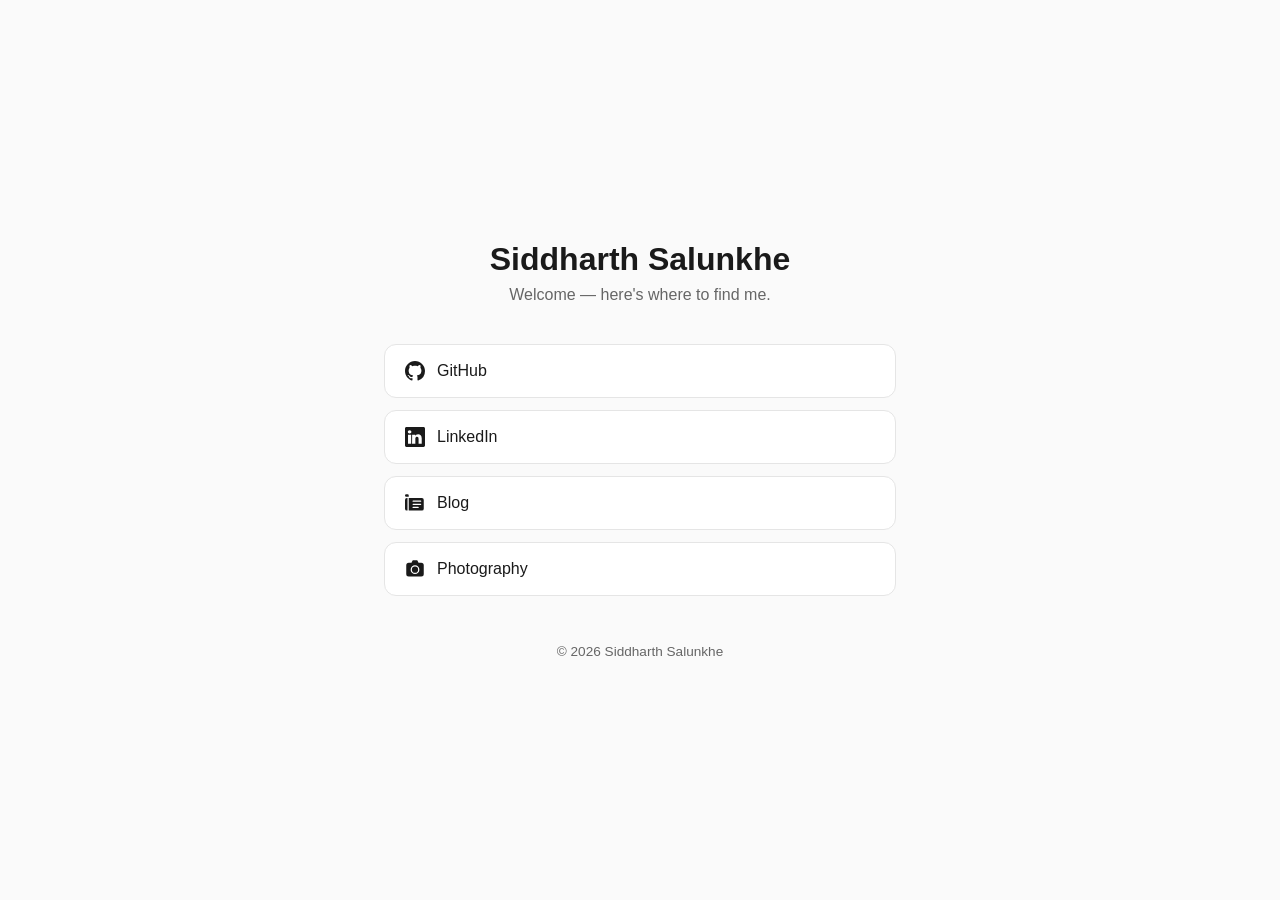
==== index.html @ ef0bcc26 "Add personal site with GitHub, LinkedIn, blog, and photography links" ====
<!doctype html>
<html lang="en">
<head>
  <meta charset="UTF-8" />
  <meta name="viewport" content="width=device-width, initial-scale=1.0" />
  <title>Siddharth Salunkhe</title>
  <link rel="stylesheet" href="styles.css" />
</head>
<body>
  <main>
    <h1>Siddharth Salunkhe</h1>
    <p class="tagline">Welcome — here's where to find me.</p>

    <div class="links">
      <a class="link-card" href="https://github.com/siddharthSal99" target="_blank" rel="noopener noreferrer">
        <svg class="icon" viewBox="0 0 16 16" fill="currentColor" aria-hidden="true">
          <path d="M8 0C3.58 0 0 3.58 0 8c0 3.54 2.29 6.53 5.47 7.59.4.07.55-.17.55-.38 0-.19-.01-.82-.01-1.49-2.01.37-2.53-.49-2.69-.94-.09-.23-.48-.94-.82-1.13-.28-.15-.68-.52-.01-.53.63-.01 1.08.58 1.23.82.72 1.21 1.87.87 2.33.66.07-.52.28-.87.51-1.07-1.78-.2-3.64-.89-3.64-3.95 0-.87.31-1.59.82-2.15-.08-.2-.36-1.02.08-2.12 0 0 .67-.21 2.2.82.64-.18 1.32-.27 2-.27.68 0 1.36.09 2 .27 1.53-1.04 2.2-.82 2.2-.82.44 1.1.16 1.92.08 2.12.51.56.82 1.27.82 2.15 0 3.07-1.87 3.75-3.65 3.95.29.25.54.73.54 1.48 0 1.07-.01 1.93-.01 2.2 0 .21.15.46.55.38A8.01 8.01 0 0 0 16 8c0-4.42-3.58-8-8-8Z"/>
        </svg>
        GitHub
      </a>

      <a class="link-card" href="https://www.linkedin.com/in/siddharth-s-53783a94" target="_blank" rel="noopener noreferrer">
        <svg class="icon" viewBox="0 0 16 16" fill="currentColor" aria-hidden="true">
          <path d="M0 1.15C0 .51.53 0 1.19 0h13.62C15.47 0 16 .51 16 1.15v13.7c0 .64-.53 1.15-1.19 1.15H1.19A1.16 1.16 0 0 1 0 14.85V1.15Zm4.94 12.28V6.16H2.42v7.27h2.52ZM3.68 5.14c.88 0 1.43-.58 1.43-1.31-.02-.74-.55-1.31-1.41-1.31-.86 0-1.43.57-1.43 1.31 0 .73.55 1.31 1.39 1.31h.02Zm4.6 8.29V9.35c0-.21.02-.42.08-.57.18-.44.58-.9 1.26-.9.89 0 1.24.68 1.24 1.67v3.9h2.52V9.25c0-2.32-1.24-3.4-2.9-3.4-1.34 0-1.93.74-2.26 1.25v.02h-.02l.02-.02V6.16H5.7c.03.72 0 7.27 0 7.27h2.58Z"/>
        </svg>
        LinkedIn
      </a>

      <a class="link-card" href="blog.html">
        <svg class="icon" viewBox="0 0 16 16" fill="currentColor" aria-hidden="true">
          <path d="M0 2a1 1 0 0 1 1-1h1a1 1 0 0 1 1 1v1H1a1 1 0 0 1-1-1Zm0 3.5A1.5 1.5 0 0 1 1.5 4H2v10H1.5A1.5 1.5 0 0 1 0 12.5v-7ZM3 4v10h10.5A1.5 1.5 0 0 0 15 12.5v-7A1.5 1.5 0 0 0 13.5 4H3Zm3.5 2h6a.5.5 0 0 1 0 1h-6a.5.5 0 0 1 0-1Zm0 2.5h6a.5.5 0 0 1 0 1h-6a.5.5 0 0 1 0-1Zm0 2.5h4a.5.5 0 0 1 0 1h-4a.5.5 0 0 1 0-1Z"/>
        </svg>
        Blog
      </a>

      <a class="link-card" href="photography.html">
        <svg class="icon" viewBox="0 0 16 16" fill="currentColor" aria-hidden="true">
          <path d="M6.5 1a.5.5 0 0 0-.45.28L5.19 3H3a2 2 0 0 0-2 2v7a2 2 0 0 0 2 2h10a2 2 0 0 0 2-2V5a2 2 0 0 0-2-2h-2.19l-.86-1.72A.5.5 0 0 0 9.5 1h-3ZM8 5a3.5 3.5 0 1 1 0 7 3.5 3.5 0 0 1 0-7Zm0 1a2.5 2.5 0 1 0 0 5 2.5 2.5 0 0 0 0-5Z"/>
        </svg>
        Photography
      </a>
    </div>

    <footer>&copy; 2026 Siddharth Salunkhe</footer>
  </main>
</body>
</html>
---- styles.css ----
:root {
  --bg: #fafafa;
  --fg: #1a1a1a;
  --muted: #666;
  --accent: #e8722c;
  --card-bg: #ffffff;
  --border: #e5e5e5;
}

@media (prefers-color-scheme: dark) {
  :root {
    --bg: #14161a;
    --fg: #f2f2f2;
    --muted: #a0a0a0;
    --accent: #ff8a4c;
    --card-bg: #1e2126;
    --border: #2a2d33;
  }
}

* {
  box-sizing: border-box;
}

body {
  margin: 0;
  min-height: 100vh;
  display: flex;
  flex-direction: column;
  align-items: center;
  justify-content: center;
  background: var(--bg);
  color: var(--fg);
  font-family: -apple-system, BlinkMacSystemFont, "Segoe UI", Roboto, Helvetica, Arial, sans-serif;
  padding: 2rem 1rem;
}

main {
  width: 100%;
  max-width: 32rem;
  text-align: center;
}

h1 {
  font-size: 2rem;
  margin: 0 0 0.5rem;
}

.tagline {
  color: var(--muted);
  margin: 0 0 2.5rem;
}

.links {
  display: grid;
  gap: 0.75rem;
}

.link-card {
  display: flex;
  align-items: center;
  gap: 0.75rem;
  padding: 1rem 1.25rem;
  border: 1px solid var(--border);
  border-radius: 0.75rem;
  background: var(--card-bg);
  color: var(--fg);
  text-decoration: none;
  font-weight: 500;
  transition: border-color 0.15s ease, transform 0.15s ease;
}

.link-card:hover {
  border-color: var(--accent);
  transform: translateY(-1px);
}

.link-card .icon {
  width: 1.25rem;
  height: 1.25rem;
  flex-shrink: 0;
}

footer {
  margin-top: 3rem;
  color: var(--muted);
  font-size: 0.85rem;
}

footer a {
  color: inherit;
}

.back-link {
  display: inline-block;
  margin-top: 2rem;
  color: var(--accent);
  text-decoration: none;
  font-weight: 500;
}

.back-link:hover {
  text-decoration: underline;
}
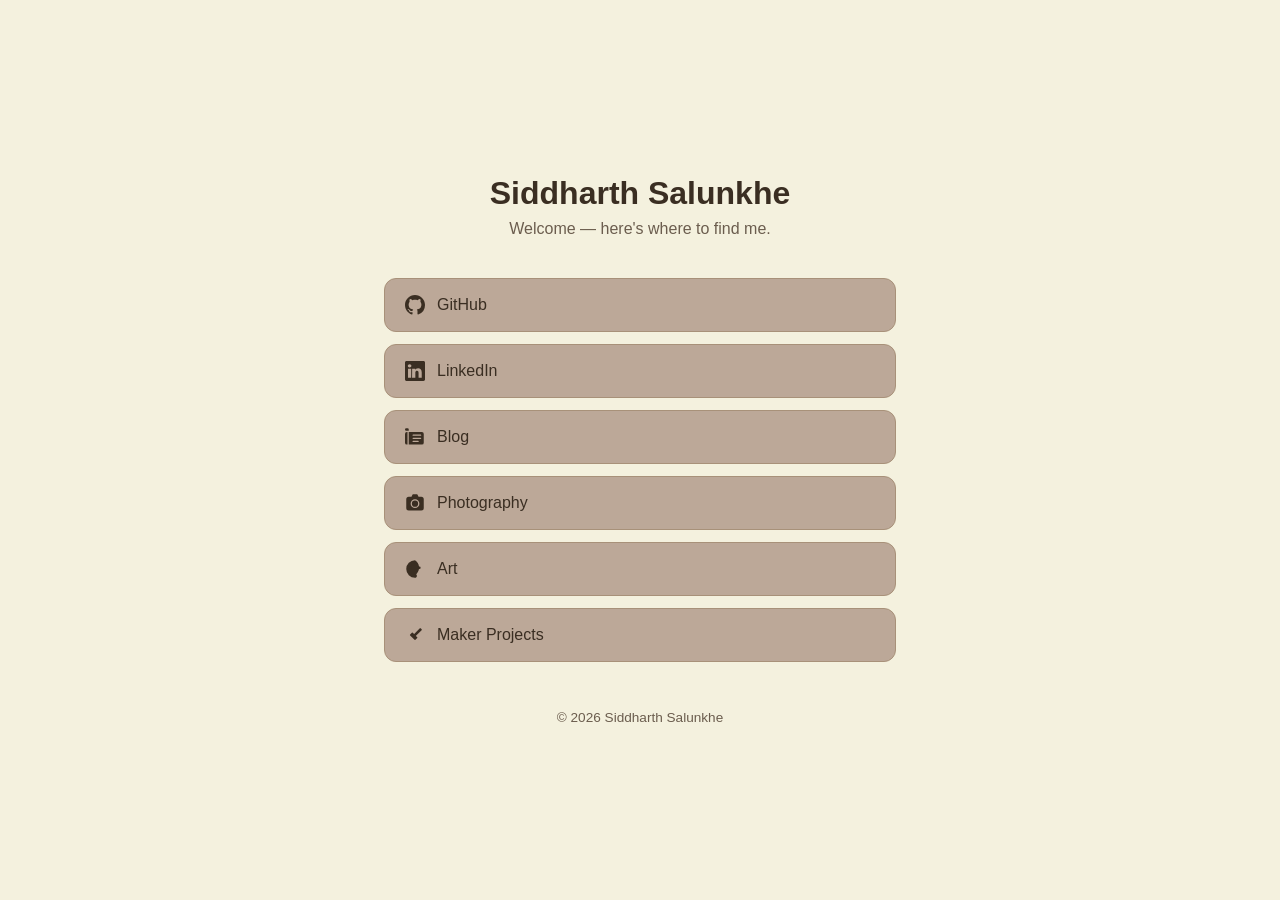
==== commit 7ad5a20c: "Add Art and Maker Projects buttons and placeholder pages" ====
--- a/index.html
+++ b/index.html
@@ -39,6 +39,27 @@
         </svg>
         Photography
       </a>
+
+      <a class="link-card" href="art.html">
+        <svg class="icon" viewBox="0 0 16 16" fill="currentColor" aria-hidden="true">
+          <path d="M8 1a7 7 0 0 0 0 14c.83 0 1.5-.67 1.5-1.5 0-.39-.15-.74-.39-1.01-.23-.26-.11-.66.23-.74A7 7 0 0 0 8 1Z"/>
+          <circle cx="4.5" cy="7" r="1"/>
+          <circle cx="6.5" cy="4.5" r="1"/>
+          <circle cx="9.5" cy="4.5" r="1"/>
+          <circle cx="11.5" cy="7" r="1"/>
+        </svg>
+        Art
+      </a>
+
+      <a class="link-card" href="maker-projects.html">
+        <svg class="icon" viewBox="0 0 16 16" fill="currentColor" aria-hidden="true">
+          <g transform="rotate(45 8 8)">
+            <rect x="7" y="1" width="2" height="8" rx="0.5"/>
+            <rect x="5" y="8" width="6" height="3" rx="0.5"/>
+          </g>
+        </svg>
+        Maker Projects
+      </a>
     </div>
 
     <footer>&copy; 2026 Siddharth Salunkhe</footer>
--- a/styles.css
+++ b/styles.css
@@ -1,21 +1,14 @@
 :root {
-  --bg: #fafafa;
-  --fg: #1a1a1a;
-  --muted: #666;
-  --accent: #e8722c;
-  --card-bg: #ffffff;
-  --border: #e5e5e5;
-}
-
-@media (prefers-color-scheme: dark) {
-  :root {
-    --bg: #14161a;
-    --fg: #f2f2f2;
-    --muted: #a0a0a0;
-    --accent: #ff8a4c;
-    --card-bg: #1e2126;
-    --border: #2a2d33;
-  }
+  /* 60% dominant */
+  --bg: #F4F1DE;
+  /* 30% secondary */
+  --card-bg: #BCA898;
+  --border: #A89179;
+  --muted: #6B5D4E;
+  /* 10% accent */
+  --accent: #F86624;
+  /* neutral for body text, not part of the 60-30-10 split */
+  --fg: #3A2E22;
 }
 
 * {
@@ -75,10 +68,16 @@
   transform: translateY(-1px);
 }
 
+.link-card:hover .icon {
+  color: var(--accent);
+}
+
 .link-card .icon {
   width: 1.25rem;
   height: 1.25rem;
   flex-shrink: 0;
+  color: var(--fg);
+  transition: color 0.15s ease;
 }
 
 footer {
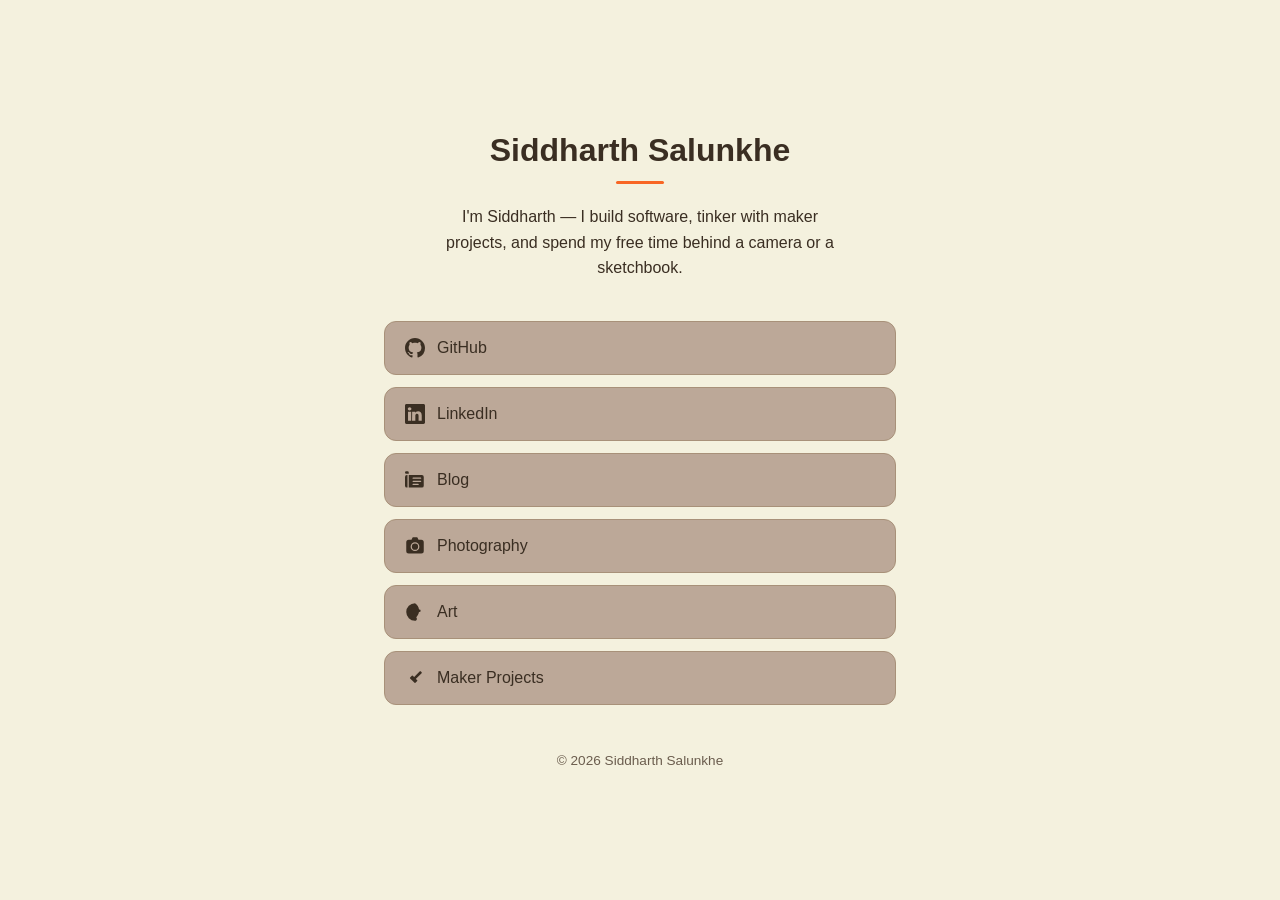
==== commit 5b1621ba: "Add personal bio, accent divider, and entrance animation" ====
--- a/index.html
+++ b/index.html
@@ -9,7 +9,8 @@
 <body>
   <main>
     <h1>Siddharth Salunkhe</h1>
-    <p class="tagline">Welcome — here's where to find me.</p>
+    <div class="accent-line"></div>
+    <p class="bio">I'm Siddharth — I build software, tinker with maker projects, and spend my free time behind a camera or a sketchbook.</p>
 
     <div class="links">
       <a class="link-card" href="https://github.com/siddharthSal99" target="_blank" rel="noopener noreferrer">
--- a/styles.css
+++ b/styles.css
@@ -32,6 +32,25 @@
   width: 100%;
   max-width: 32rem;
   text-align: center;
+  animation: fade-slide-in 0.5s ease-out both;
+}
+
+@keyframes fade-slide-in {
+  from {
+    opacity: 0;
+    transform: translateY(10px);
+  }
+  to {
+    opacity: 1;
+    transform: none;
+  }
+}
+
+@media (prefers-reduced-motion: reduce) {
+  main,
+  .link-card {
+    animation: none !important;
+  }
 }
 
 h1 {
@@ -39,9 +58,24 @@
   margin: 0 0 0.5rem;
 }
 
+.accent-line {
+  width: 3rem;
+  height: 3px;
+  margin: 0.75rem auto 1.25rem;
+  background: var(--accent);
+  border-radius: 2px;
+}
+
 .tagline {
   color: var(--muted);
   margin: 0 0 2.5rem;
+}
+
+.bio {
+  color: var(--fg);
+  max-width: 26rem;
+  margin: 0 auto 2.5rem;
+  line-height: 1.6;
 }
 
 .links {
@@ -61,7 +95,16 @@
   text-decoration: none;
   font-weight: 500;
   transition: border-color 0.15s ease, transform 0.15s ease;
+  opacity: 0;
+  animation: fade-slide-in 0.4s ease-out both;
 }
+
+.links .link-card:nth-child(1) { animation-delay: 0.1s; }
+.links .link-card:nth-child(2) { animation-delay: 0.15s; }
+.links .link-card:nth-child(3) { animation-delay: 0.2s; }
+.links .link-card:nth-child(4) { animation-delay: 0.25s; }
+.links .link-card:nth-child(5) { animation-delay: 0.3s; }
+.links .link-card:nth-child(6) { animation-delay: 0.35s; }
 
 .link-card:hover {
   border-color: var(--accent);
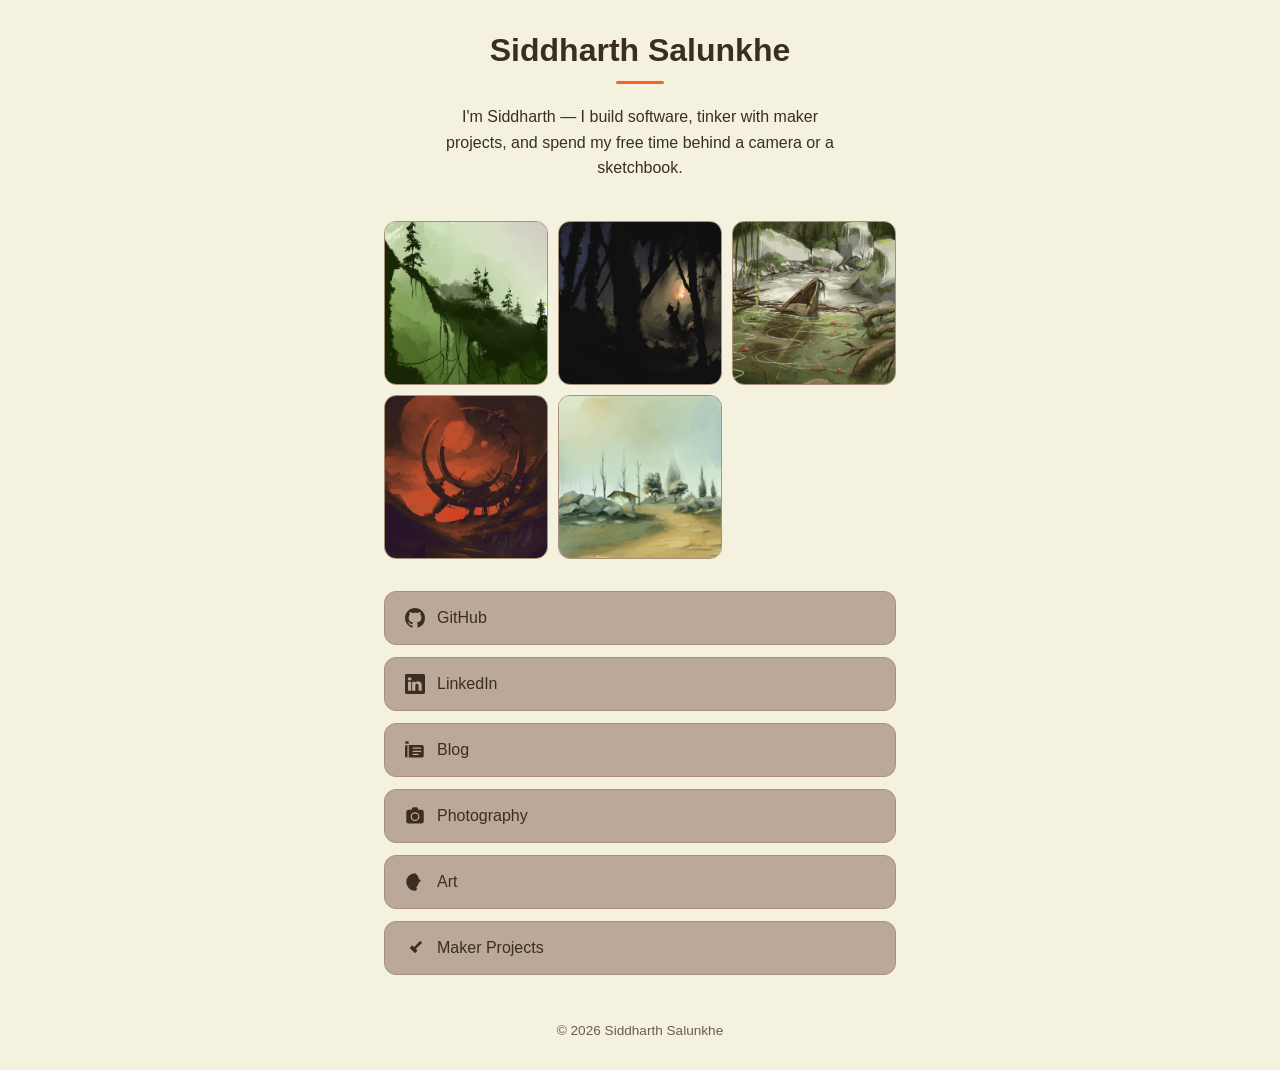
==== commit ddcf4f32: "Add art gallery to homepage and full art page" ====
--- a/index.html
+++ b/index.html
@@ -11,6 +11,14 @@
     <h1>Siddharth Salunkhe</h1>
     <div class="accent-line"></div>
     <p class="bio">I'm Siddharth — I build software, tinker with maker projects, and spend my free time behind a camera or a sketchbook.</p>
+
+    <div class="gallery">
+      <a class="gallery-item" href="art.html"><img src="images/ridge-pines.jpg" alt="Painted mountain ridge with pine trees" loading="lazy" /></a>
+      <a class="gallery-item" href="art.html"><img src="images/torchbearer.jpg" alt="Figure holding a torch in a dark forest" loading="lazy" /></a>
+      <a class="gallery-item" href="art.html"><img src="images/sunken-boat.jpg" alt="Sunken rowboat in a mossy swamp" loading="lazy" /></a>
+      <a class="gallery-item" href="art.html"><img src="images/ring-ruins.jpg" alt="Ruined ring-shaped structure under a red sky" loading="lazy" /></a>
+      <a class="gallery-item" href="art.html"><img src="images/misty-cabin.jpg" alt="Misty field with a small cabin and bare trees" loading="lazy" /></a>
+    </div>
 
     <div class="links">
       <a class="link-card" href="https://github.com/siddharthSal99" target="_blank" rel="noopener noreferrer">
--- a/styles.css
+++ b/styles.css
@@ -48,7 +48,8 @@
 
 @media (prefers-reduced-motion: reduce) {
   main,
-  .link-card {
+  .link-card,
+  .gallery-item {
     animation: none !important;
   }
 }
@@ -77,6 +78,42 @@
   margin: 0 auto 2.5rem;
   line-height: 1.6;
 }
+
+.gallery {
+  display: grid;
+  grid-template-columns: repeat(3, 1fr);
+  gap: 0.6rem;
+  margin-bottom: 2rem;
+}
+
+.gallery-item {
+  display: block;
+  aspect-ratio: 1;
+  overflow: hidden;
+  border-radius: 0.75rem;
+  border: 1px solid var(--border);
+  opacity: 0;
+  animation: fade-slide-in 0.4s ease-out both;
+  transition: border-color 0.15s ease, transform 0.15s ease;
+}
+
+.gallery-item:hover {
+  border-color: var(--accent);
+  transform: translateY(-2px);
+}
+
+.gallery-item img {
+  width: 100%;
+  height: 100%;
+  object-fit: cover;
+  display: block;
+}
+
+.gallery .gallery-item:nth-child(1) { animation-delay: 0.05s; }
+.gallery .gallery-item:nth-child(2) { animation-delay: 0.1s; }
+.gallery .gallery-item:nth-child(3) { animation-delay: 0.15s; }
+.gallery .gallery-item:nth-child(4) { animation-delay: 0.2s; }
+.gallery .gallery-item:nth-child(5) { animation-delay: 0.25s; }
 
 .links {
   display: grid;
@@ -99,12 +136,12 @@
   animation: fade-slide-in 0.4s ease-out both;
 }
 
-.links .link-card:nth-child(1) { animation-delay: 0.1s; }
-.links .link-card:nth-child(2) { animation-delay: 0.15s; }
-.links .link-card:nth-child(3) { animation-delay: 0.2s; }
-.links .link-card:nth-child(4) { animation-delay: 0.25s; }
-.links .link-card:nth-child(5) { animation-delay: 0.3s; }
-.links .link-card:nth-child(6) { animation-delay: 0.35s; }
+.links .link-card:nth-child(1) { animation-delay: 0.3s; }
+.links .link-card:nth-child(2) { animation-delay: 0.35s; }
+.links .link-card:nth-child(3) { animation-delay: 0.4s; }
+.links .link-card:nth-child(4) { animation-delay: 0.45s; }
+.links .link-card:nth-child(5) { animation-delay: 0.5s; }
+.links .link-card:nth-child(6) { animation-delay: 0.55s; }
 
 .link-card:hover {
   border-color: var(--accent);
@@ -131,6 +168,24 @@
 
 footer a {
   color: inherit;
+}
+
+.art-page {
+  max-width: 40rem;
+}
+
+.full-gallery {
+  display: grid;
+  gap: 1rem;
+  margin-bottom: 1rem;
+}
+
+.full-gallery img {
+  width: 100%;
+  height: auto;
+  display: block;
+  border-radius: 0.75rem;
+  border: 1px solid var(--border);
 }
 
 .back-link {
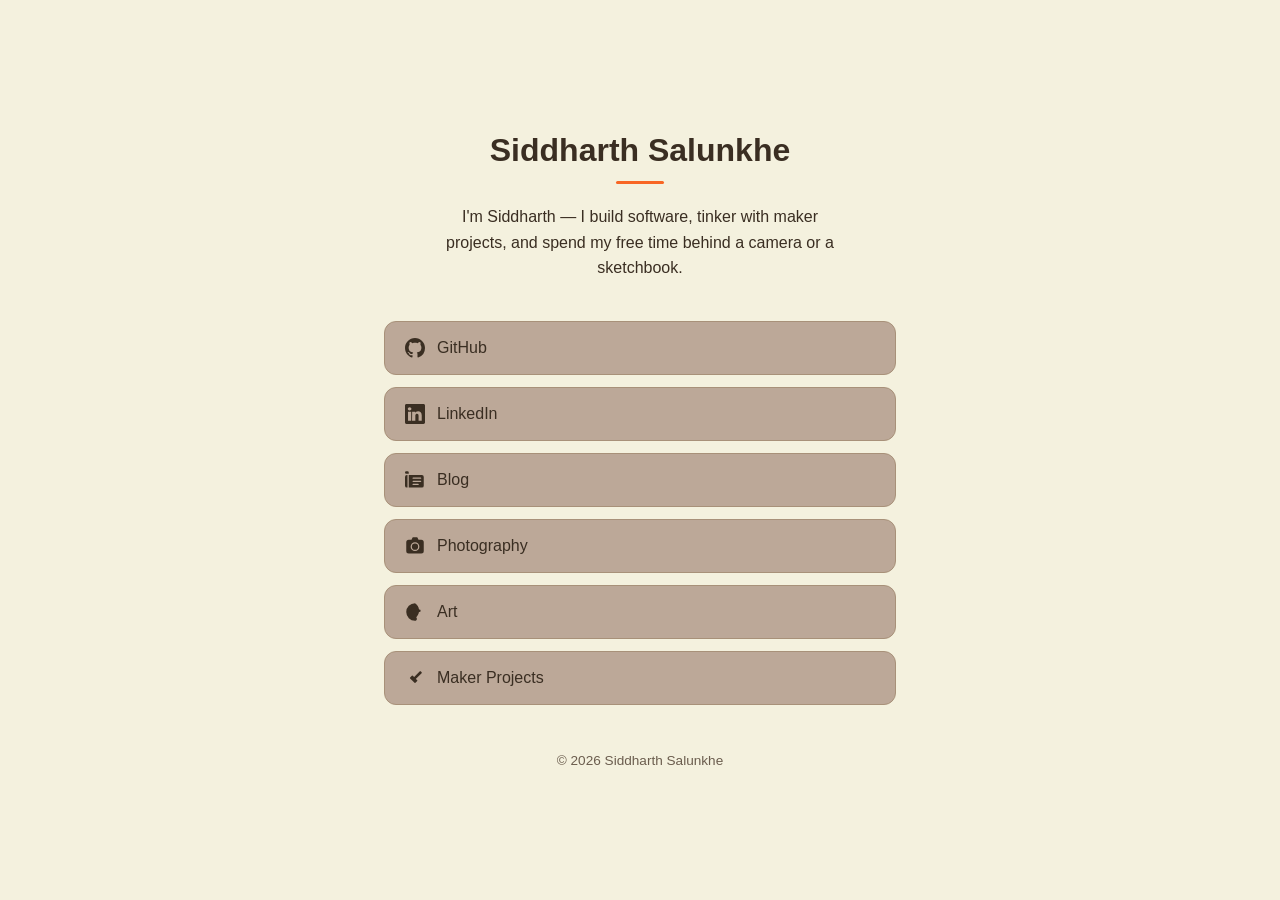
==== commit b84e6bb6: "Remove image gallery; revert to link-only homepage" ====
--- a/index.html
+++ b/index.html
@@ -11,14 +11,6 @@
     <h1>Siddharth Salunkhe</h1>
     <div class="accent-line"></div>
     <p class="bio">I'm Siddharth — I build software, tinker with maker projects, and spend my free time behind a camera or a sketchbook.</p>
-
-    <div class="gallery">
-      <a class="gallery-item" href="art.html"><img src="images/ridge-pines.jpg" alt="Painted mountain ridge with pine trees" loading="lazy" /></a>
-      <a class="gallery-item" href="art.html"><img src="images/torchbearer.jpg" alt="Figure holding a torch in a dark forest" loading="lazy" /></a>
-      <a class="gallery-item" href="art.html"><img src="images/sunken-boat.jpg" alt="Sunken rowboat in a mossy swamp" loading="lazy" /></a>
-      <a class="gallery-item" href="art.html"><img src="images/ring-ruins.jpg" alt="Ruined ring-shaped structure under a red sky" loading="lazy" /></a>
-      <a class="gallery-item" href="art.html"><img src="images/misty-cabin.jpg" alt="Misty field with a small cabin and bare trees" loading="lazy" /></a>
-    </div>
 
     <div class="links">
       <a class="link-card" href="https://github.com/siddharthSal99" target="_blank" rel="noopener noreferrer">
--- a/styles.css
+++ b/styles.css
@@ -48,8 +48,7 @@
 
 @media (prefers-reduced-motion: reduce) {
   main,
-  .link-card,
-  .gallery-item {
+  .link-card {
     animation: none !important;
   }
 }
@@ -79,42 +78,6 @@
   line-height: 1.6;
 }
 
-.gallery {
-  display: grid;
-  grid-template-columns: repeat(3, 1fr);
-  gap: 0.6rem;
-  margin-bottom: 2rem;
-}
-
-.gallery-item {
-  display: block;
-  aspect-ratio: 1;
-  overflow: hidden;
-  border-radius: 0.75rem;
-  border: 1px solid var(--border);
-  opacity: 0;
-  animation: fade-slide-in 0.4s ease-out both;
-  transition: border-color 0.15s ease, transform 0.15s ease;
-}
-
-.gallery-item:hover {
-  border-color: var(--accent);
-  transform: translateY(-2px);
-}
-
-.gallery-item img {
-  width: 100%;
-  height: 100%;
-  object-fit: cover;
-  display: block;
-}
-
-.gallery .gallery-item:nth-child(1) { animation-delay: 0.05s; }
-.gallery .gallery-item:nth-child(2) { animation-delay: 0.1s; }
-.gallery .gallery-item:nth-child(3) { animation-delay: 0.15s; }
-.gallery .gallery-item:nth-child(4) { animation-delay: 0.2s; }
-.gallery .gallery-item:nth-child(5) { animation-delay: 0.25s; }
-
 .links {
   display: grid;
   gap: 0.75rem;
@@ -136,12 +99,12 @@
   animation: fade-slide-in 0.4s ease-out both;
 }
 
-.links .link-card:nth-child(1) { animation-delay: 0.3s; }
-.links .link-card:nth-child(2) { animation-delay: 0.35s; }
-.links .link-card:nth-child(3) { animation-delay: 0.4s; }
-.links .link-card:nth-child(4) { animation-delay: 0.45s; }
-.links .link-card:nth-child(5) { animation-delay: 0.5s; }
-.links .link-card:nth-child(6) { animation-delay: 0.55s; }
+.links .link-card:nth-child(1) { animation-delay: 0.1s; }
+.links .link-card:nth-child(2) { animation-delay: 0.15s; }
+.links .link-card:nth-child(3) { animation-delay: 0.2s; }
+.links .link-card:nth-child(4) { animation-delay: 0.25s; }
+.links .link-card:nth-child(5) { animation-delay: 0.3s; }
+.links .link-card:nth-child(6) { animation-delay: 0.35s; }
 
 .link-card:hover {
   border-color: var(--accent);
@@ -170,24 +133,6 @@
   color: inherit;
 }
 
-.art-page {
-  max-width: 40rem;
-}
-
-.full-gallery {
-  display: grid;
-  gap: 1rem;
-  margin-bottom: 1rem;
-}
-
-.full-gallery img {
-  width: 100%;
-  height: auto;
-  display: block;
-  border-radius: 0.75rem;
-  border: 1px solid var(--border);
-}
-
 .back-link {
   display: inline-block;
   margin-top: 2rem;
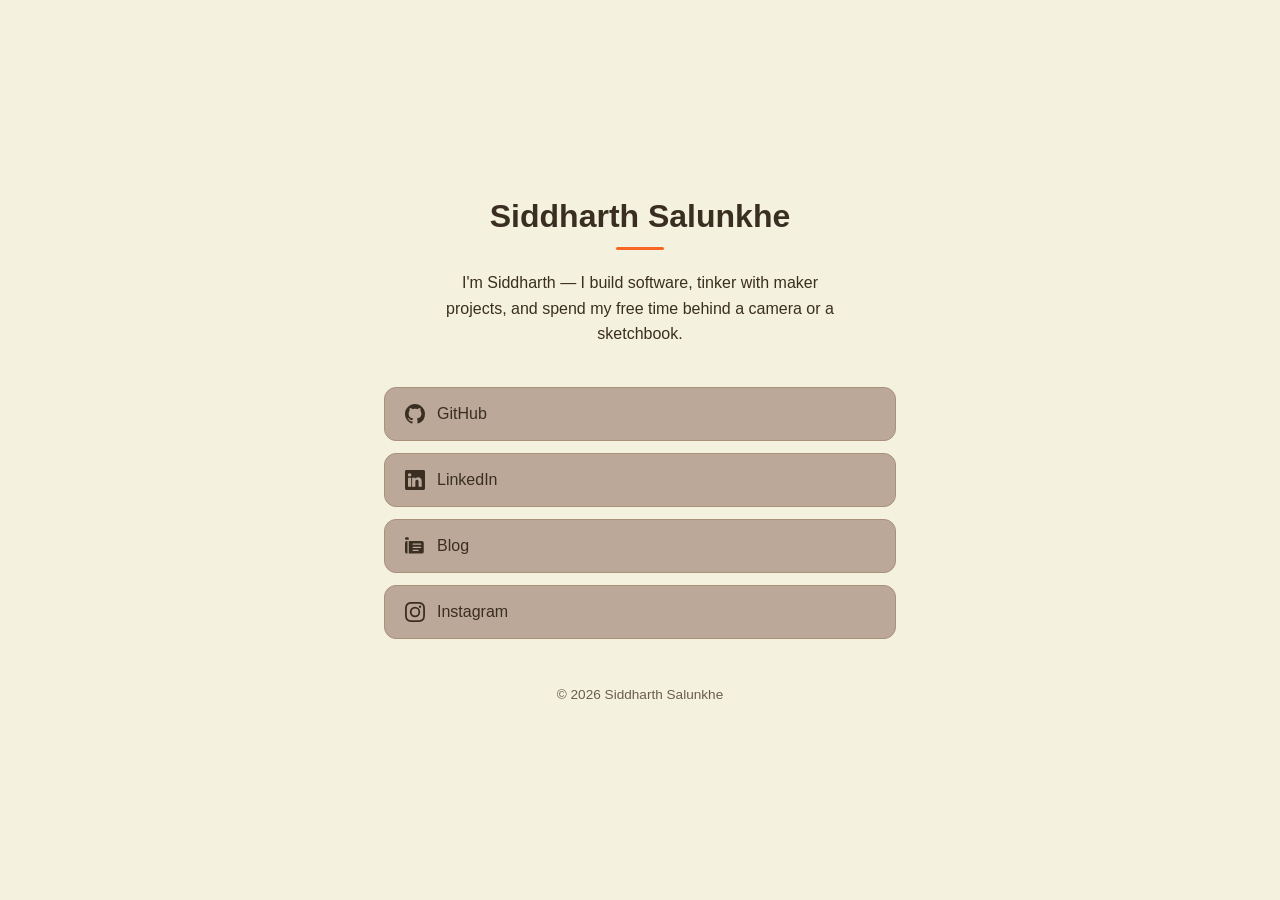
==== commit b9b68e11: "Remove Maker Projects, Art, and Photography; add Instagram link Co-Authored-By: Claude Sonnet 5 <nor" ====
--- a/index.html
+++ b/index.html
@@ -34,32 +34,11 @@
         Blog
       </a>
 
-      <a class="link-card" href="photography.html">
+      <a class="link-card" href="https://www.instagram.com/adventures.of.a.dilettante?cplk=dnFoc284em53YTFk&utm_source=qr" target="_blank" rel="noopener noreferrer">
         <svg class="icon" viewBox="0 0 16 16" fill="currentColor" aria-hidden="true">
-          <path d="M6.5 1a.5.5 0 0 0-.45.28L5.19 3H3a2 2 0 0 0-2 2v7a2 2 0 0 0 2 2h10a2 2 0 0 0 2-2V5a2 2 0 0 0-2-2h-2.19l-.86-1.72A.5.5 0 0 0 9.5 1h-3ZM8 5a3.5 3.5 0 1 1 0 7 3.5 3.5 0 0 1 0-7Zm0 1a2.5 2.5 0 1 0 0 5 2.5 2.5 0 0 0 0-5Z"/>
+          <path d="M8 0C5.829 0 5.556.01 4.703.048 3.85.088 3.269.222 2.76.42a3.917 3.917 0 0 0-1.417.923A3.927 3.927 0 0 0 .42 2.76C.222 3.268.087 3.85.048 4.7.01 5.555 0 5.827 0 8.001c0 2.172.01 2.444.048 3.297.04.852.174 1.433.372 1.942.205.526.478.972.923 1.417.444.445.89.719 1.416.923.51.198 1.09.333 1.942.372C5.555 15.99 5.827 16 8 16s2.444-.01 3.298-.048c.851-.04 1.434-.174 1.943-.372a3.916 3.916 0 0 0 1.416-.923c.445-.445.718-.891.923-1.417.197-.509.332-1.09.372-1.942C15.99 10.445 16 10.173 16 8s-.01-2.445-.048-3.299c-.04-.851-.175-1.433-.372-1.941a3.926 3.926 0 0 0-.923-1.417A3.911 3.911 0 0 0 13.24.42c-.51-.198-1.092-.333-1.943-.372C10.443.01 10.172 0 7.998 0h.002ZM7.04 1.442h.96c2.136 0 2.39.008 3.233.046.78.035 1.204.166 1.486.275.374.145.64.319.92.599.28.28.453.546.598.92.11.281.24.705.275 1.485.038.843.047 1.096.047 3.231 0 2.136-.009 2.39-.047 3.233-.035.78-.166 1.203-.275 1.485a2.47 2.47 0 0 1-.599.919c-.28.28-.546.453-.92.598-.28.11-.704.24-1.485.276-.843.038-1.096.047-3.232.047-2.137 0-2.39-.009-3.233-.047-.78-.036-1.203-.166-1.485-.276a2.478 2.478 0 0 1-.92-.598 2.48 2.48 0 0 1-.6-.92c-.109-.281-.24-.705-.275-1.485-.038-.843-.046-1.096-.046-3.234 0-2.136.008-2.388.046-3.231.036-.78.166-1.204.276-1.486.145-.373.319-.64.599-.92.28-.28.546-.453.92-.598.282-.11.705-.24 1.485-.276.738-.034 1.024-.044 2.273-.045v.002Zm4.988 1.328a.96.96 0 1 0 0 1.92.96.96 0 0 0 0-1.92Zm-4.028 1.06a4.17 4.17 0 1 0 0 8.34 4.17 4.17 0 0 0 0-8.34Zm0 1.441a2.729 2.729 0 1 1 0 5.457 2.729 2.729 0 0 1 0-5.457Z"/>
         </svg>
-        Photography
-      </a>
-
-      <a class="link-card" href="art.html">
-        <svg class="icon" viewBox="0 0 16 16" fill="currentColor" aria-hidden="true">
-          <path d="M8 1a7 7 0 0 0 0 14c.83 0 1.5-.67 1.5-1.5 0-.39-.15-.74-.39-1.01-.23-.26-.11-.66.23-.74A7 7 0 0 0 8 1Z"/>
-          <circle cx="4.5" cy="7" r="1"/>
-          <circle cx="6.5" cy="4.5" r="1"/>
-          <circle cx="9.5" cy="4.5" r="1"/>
-          <circle cx="11.5" cy="7" r="1"/>
-        </svg>
-        Art
-      </a>
-
-      <a class="link-card" href="maker-projects.html">
-        <svg class="icon" viewBox="0 0 16 16" fill="currentColor" aria-hidden="true">
-          <g transform="rotate(45 8 8)">
-            <rect x="7" y="1" width="2" height="8" rx="0.5"/>
-            <rect x="5" y="8" width="6" height="3" rx="0.5"/>
-          </g>
-        </svg>
-        Maker Projects
+        Instagram
       </a>
     </div>
 
--- a/styles.css
+++ b/styles.css
@@ -103,8 +103,6 @@
 .links .link-card:nth-child(2) { animation-delay: 0.15s; }
 .links .link-card:nth-child(3) { animation-delay: 0.2s; }
 .links .link-card:nth-child(4) { animation-delay: 0.25s; }
-.links .link-card:nth-child(5) { animation-delay: 0.3s; }
-.links .link-card:nth-child(6) { animation-delay: 0.35s; }
 
 .link-card:hover {
   border-color: var(--accent);
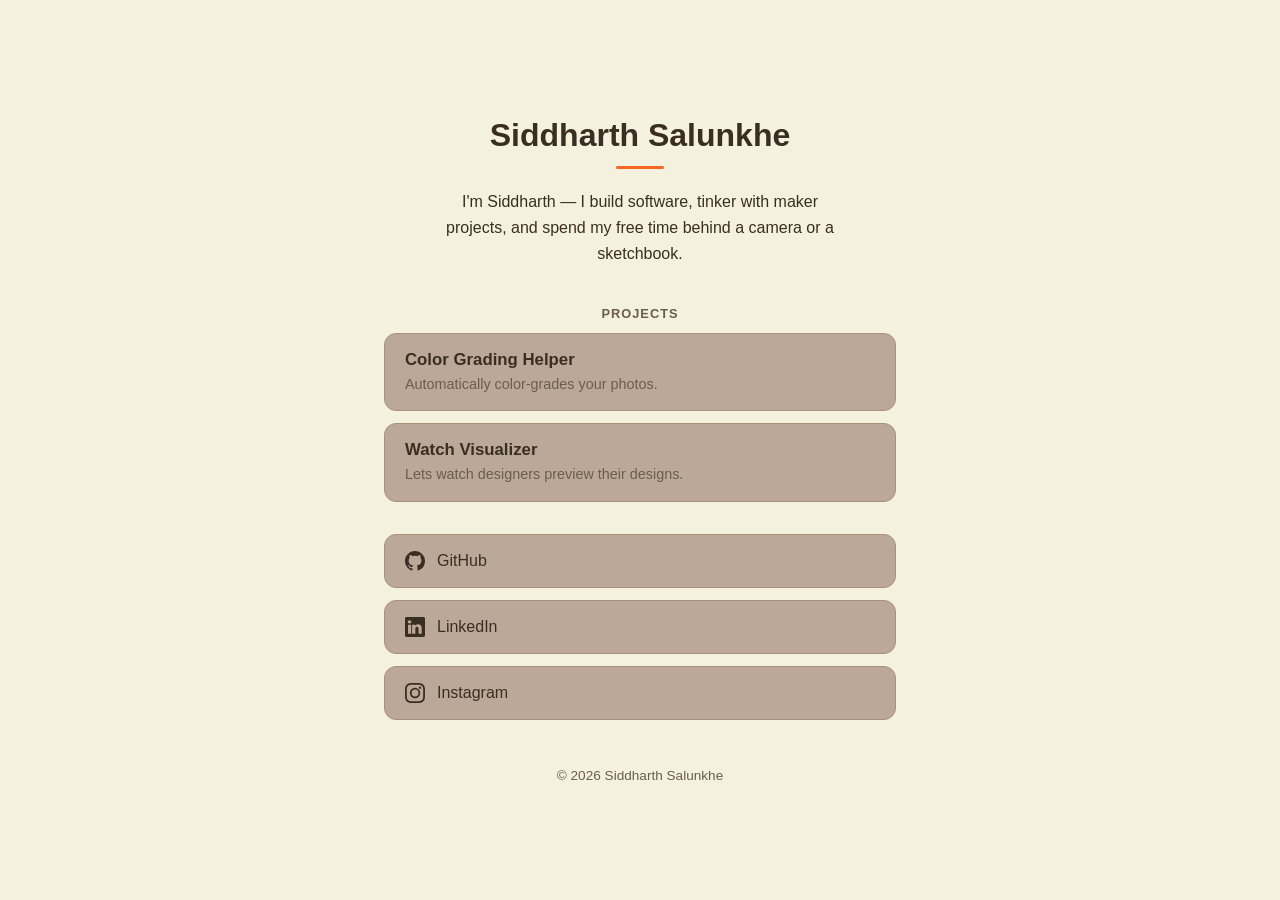
==== commit 5398bf92: "Add Projects section (Color Grading Helper, Watch Visualizer); remove Blog Co-Authored-By: Claude So" ====
--- a/index.html
+++ b/index.html
@@ -11,6 +11,20 @@
     <h1>Siddharth Salunkhe</h1>
     <div class="accent-line"></div>
     <p class="bio">I'm Siddharth — I build software, tinker with maker projects, and spend my free time behind a camera or a sketchbook.</p>
+
+    <div class="projects">
+      <h2>Projects</h2>
+      <div class="project-list">
+        <a class="project-card" href="https://color-grading-helper.vercel.app/" target="_blank" rel="noopener noreferrer">
+          <h3>Color Grading Helper</h3>
+          <p>Automatically color-grades your photos.</p>
+        </a>
+        <a class="project-card" href="https://watch-visualizer-gamma.vercel.app/" target="_blank" rel="noopener noreferrer">
+          <h3>Watch Visualizer</h3>
+          <p>Lets watch designers preview their designs.</p>
+        </a>
+      </div>
+    </div>
 
     <div class="links">
       <a class="link-card" href="https://github.com/siddharthSal99" target="_blank" rel="noopener noreferrer">
@@ -27,13 +41,6 @@
         LinkedIn
       </a>
 
-      <a class="link-card" href="blog.html">
-        <svg class="icon" viewBox="0 0 16 16" fill="currentColor" aria-hidden="true">
-          <path d="M0 2a1 1 0 0 1 1-1h1a1 1 0 0 1 1 1v1H1a1 1 0 0 1-1-1Zm0 3.5A1.5 1.5 0 0 1 1.5 4H2v10H1.5A1.5 1.5 0 0 1 0 12.5v-7ZM3 4v10h10.5A1.5 1.5 0 0 0 15 12.5v-7A1.5 1.5 0 0 0 13.5 4H3Zm3.5 2h6a.5.5 0 0 1 0 1h-6a.5.5 0 0 1 0-1Zm0 2.5h6a.5.5 0 0 1 0 1h-6a.5.5 0 0 1 0-1Zm0 2.5h4a.5.5 0 0 1 0 1h-4a.5.5 0 0 1 0-1Z"/>
-        </svg>
-        Blog
-      </a>
-
       <a class="link-card" href="https://www.instagram.com/adventures.of.a.dilettante?cplk=dnFoc284em53YTFk&utm_source=qr" target="_blank" rel="noopener noreferrer">
         <svg class="icon" viewBox="0 0 16 16" fill="currentColor" aria-hidden="true">
           <path d="M8 0C5.829 0 5.556.01 4.703.048 3.85.088 3.269.222 2.76.42a3.917 3.917 0 0 0-1.417.923A3.927 3.927 0 0 0 .42 2.76C.222 3.268.087 3.85.048 4.7.01 5.555 0 5.827 0 8.001c0 2.172.01 2.444.048 3.297.04.852.174 1.433.372 1.942.205.526.478.972.923 1.417.444.445.89.719 1.416.923.51.198 1.09.333 1.942.372C5.555 15.99 5.827 16 8 16s2.444-.01 3.298-.048c.851-.04 1.434-.174 1.943-.372a3.916 3.916 0 0 0 1.416-.923c.445-.445.718-.891.923-1.417.197-.509.332-1.09.372-1.942C15.99 10.445 16 10.173 16 8s-.01-2.445-.048-3.299c-.04-.851-.175-1.433-.372-1.941a3.926 3.926 0 0 0-.923-1.417A3.911 3.911 0 0 0 13.24.42c-.51-.198-1.092-.333-1.943-.372C10.443.01 10.172 0 7.998 0h.002ZM7.04 1.442h.96c2.136 0 2.39.008 3.233.046.78.035 1.204.166 1.486.275.374.145.64.319.92.599.28.28.453.546.598.92.11.281.24.705.275 1.485.038.843.047 1.096.047 3.231 0 2.136-.009 2.39-.047 3.233-.035.78-.166 1.203-.275 1.485a2.47 2.47 0 0 1-.599.919c-.28.28-.546.453-.92.598-.28.11-.704.24-1.485.276-.843.038-1.096.047-3.232.047-2.137 0-2.39-.009-3.233-.047-.78-.036-1.203-.166-1.485-.276a2.478 2.478 0 0 1-.92-.598 2.48 2.48 0 0 1-.6-.92c-.109-.281-.24-.705-.275-1.485-.038-.843-.046-1.096-.046-3.234 0-2.136.008-2.388.046-3.231.036-.78.166-1.204.276-1.486.145-.373.319-.64.599-.92.28-.28.546-.453.92-.598.282-.11.705-.24 1.485-.276.738-.034 1.024-.044 2.273-.045v.002Zm4.988 1.328a.96.96 0 1 0 0 1.92.96.96 0 0 0 0-1.92Zm-4.028 1.06a4.17 4.17 0 1 0 0 8.34 4.17 4.17 0 0 0 0-8.34Zm0 1.441a2.729 2.729 0 1 1 0 5.457 2.729 2.729 0 0 1 0-5.457Z"/>
--- a/styles.css
+++ b/styles.css
@@ -48,7 +48,8 @@
 
 @media (prefers-reduced-motion: reduce) {
   main,
-  .link-card {
+  .link-card,
+  .project-card {
     animation: none !important;
   }
 }
@@ -78,6 +79,58 @@
   line-height: 1.6;
 }
 
+.projects {
+  margin-bottom: 2rem;
+}
+
+.projects h2 {
+  font-size: 0.8rem;
+  font-weight: 600;
+  text-transform: uppercase;
+  letter-spacing: 0.08em;
+  color: var(--muted);
+  margin: 0 0 0.75rem;
+}
+
+.project-list {
+  display: grid;
+  gap: 0.75rem;
+  text-align: left;
+}
+
+.project-card {
+  display: block;
+  padding: 1rem 1.25rem;
+  border: 1px solid var(--border);
+  border-radius: 0.75rem;
+  background: var(--card-bg);
+  color: var(--fg);
+  text-decoration: none;
+  transition: border-color 0.15s ease, transform 0.15s ease;
+  opacity: 0;
+  animation: fade-slide-in 0.4s ease-out both;
+}
+
+.project-list .project-card:nth-child(1) { animation-delay: 0.1s; }
+.project-list .project-card:nth-child(2) { animation-delay: 0.15s; }
+
+.project-card:hover {
+  border-color: var(--accent);
+  transform: translateY(-1px);
+}
+
+.project-card h3 {
+  margin: 0 0 0.25rem;
+  font-size: 1.05rem;
+}
+
+.project-card p {
+  margin: 0;
+  color: var(--muted);
+  font-size: 0.9rem;
+  line-height: 1.4;
+}
+
 .links {
   display: grid;
   gap: 0.75rem;
@@ -99,10 +152,9 @@
   animation: fade-slide-in 0.4s ease-out both;
 }
 
-.links .link-card:nth-child(1) { animation-delay: 0.1s; }
-.links .link-card:nth-child(2) { animation-delay: 0.15s; }
-.links .link-card:nth-child(3) { animation-delay: 0.2s; }
-.links .link-card:nth-child(4) { animation-delay: 0.25s; }
+.links .link-card:nth-child(1) { animation-delay: 0.2s; }
+.links .link-card:nth-child(2) { animation-delay: 0.25s; }
+.links .link-card:nth-child(3) { animation-delay: 0.3s; }
 
 .link-card:hover {
   border-color: var(--accent);
